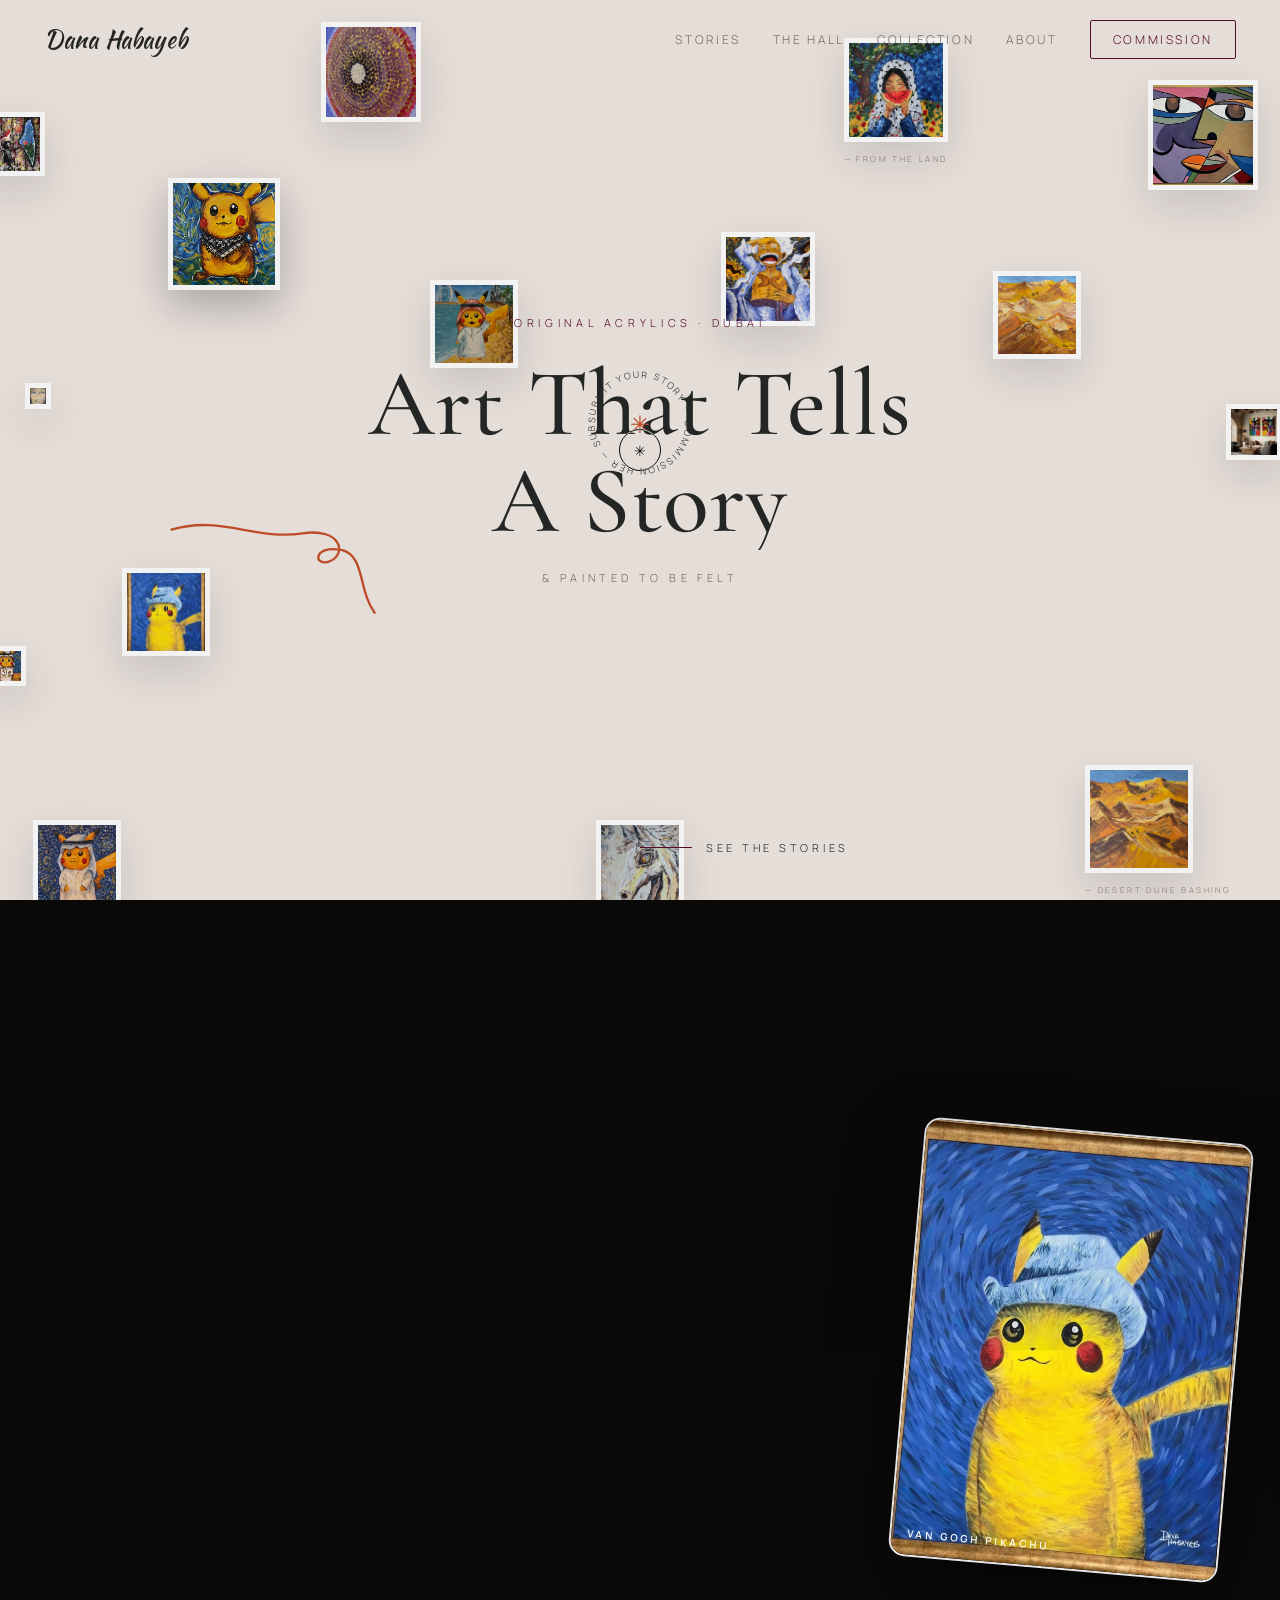
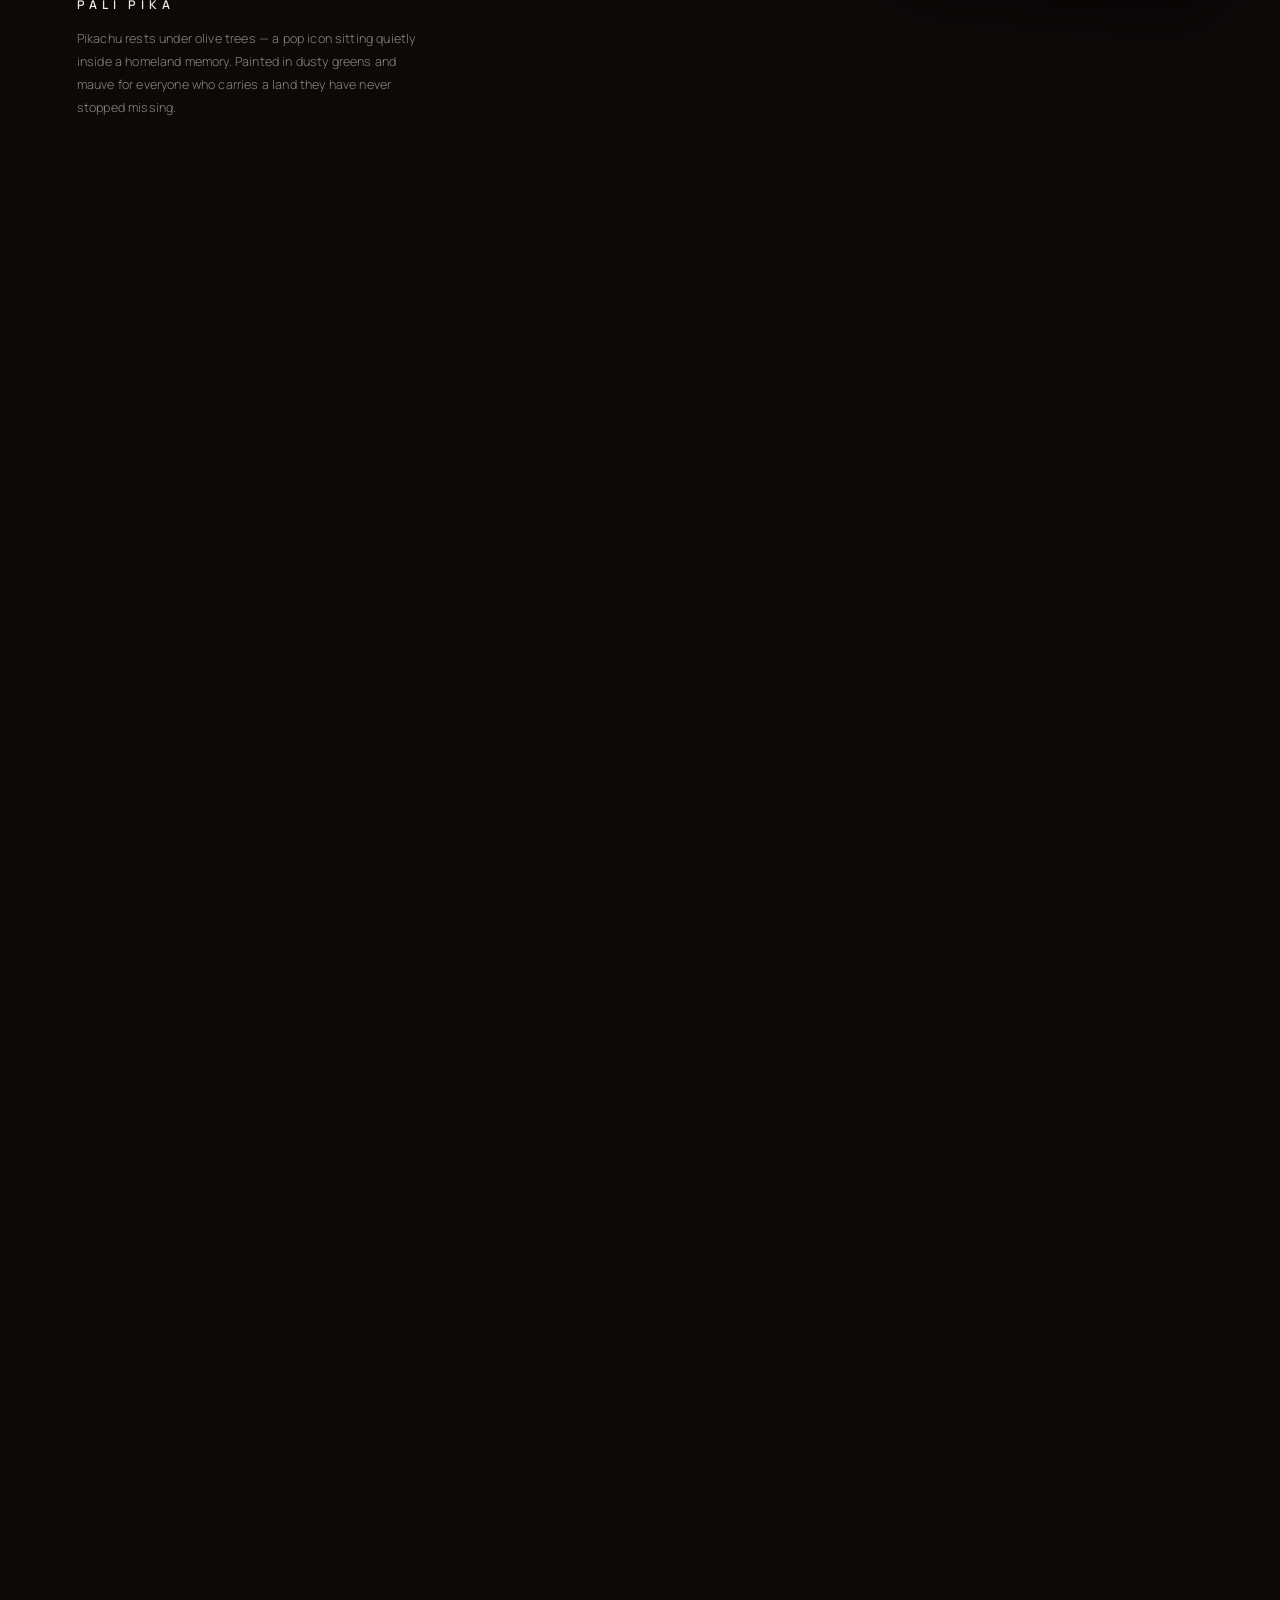
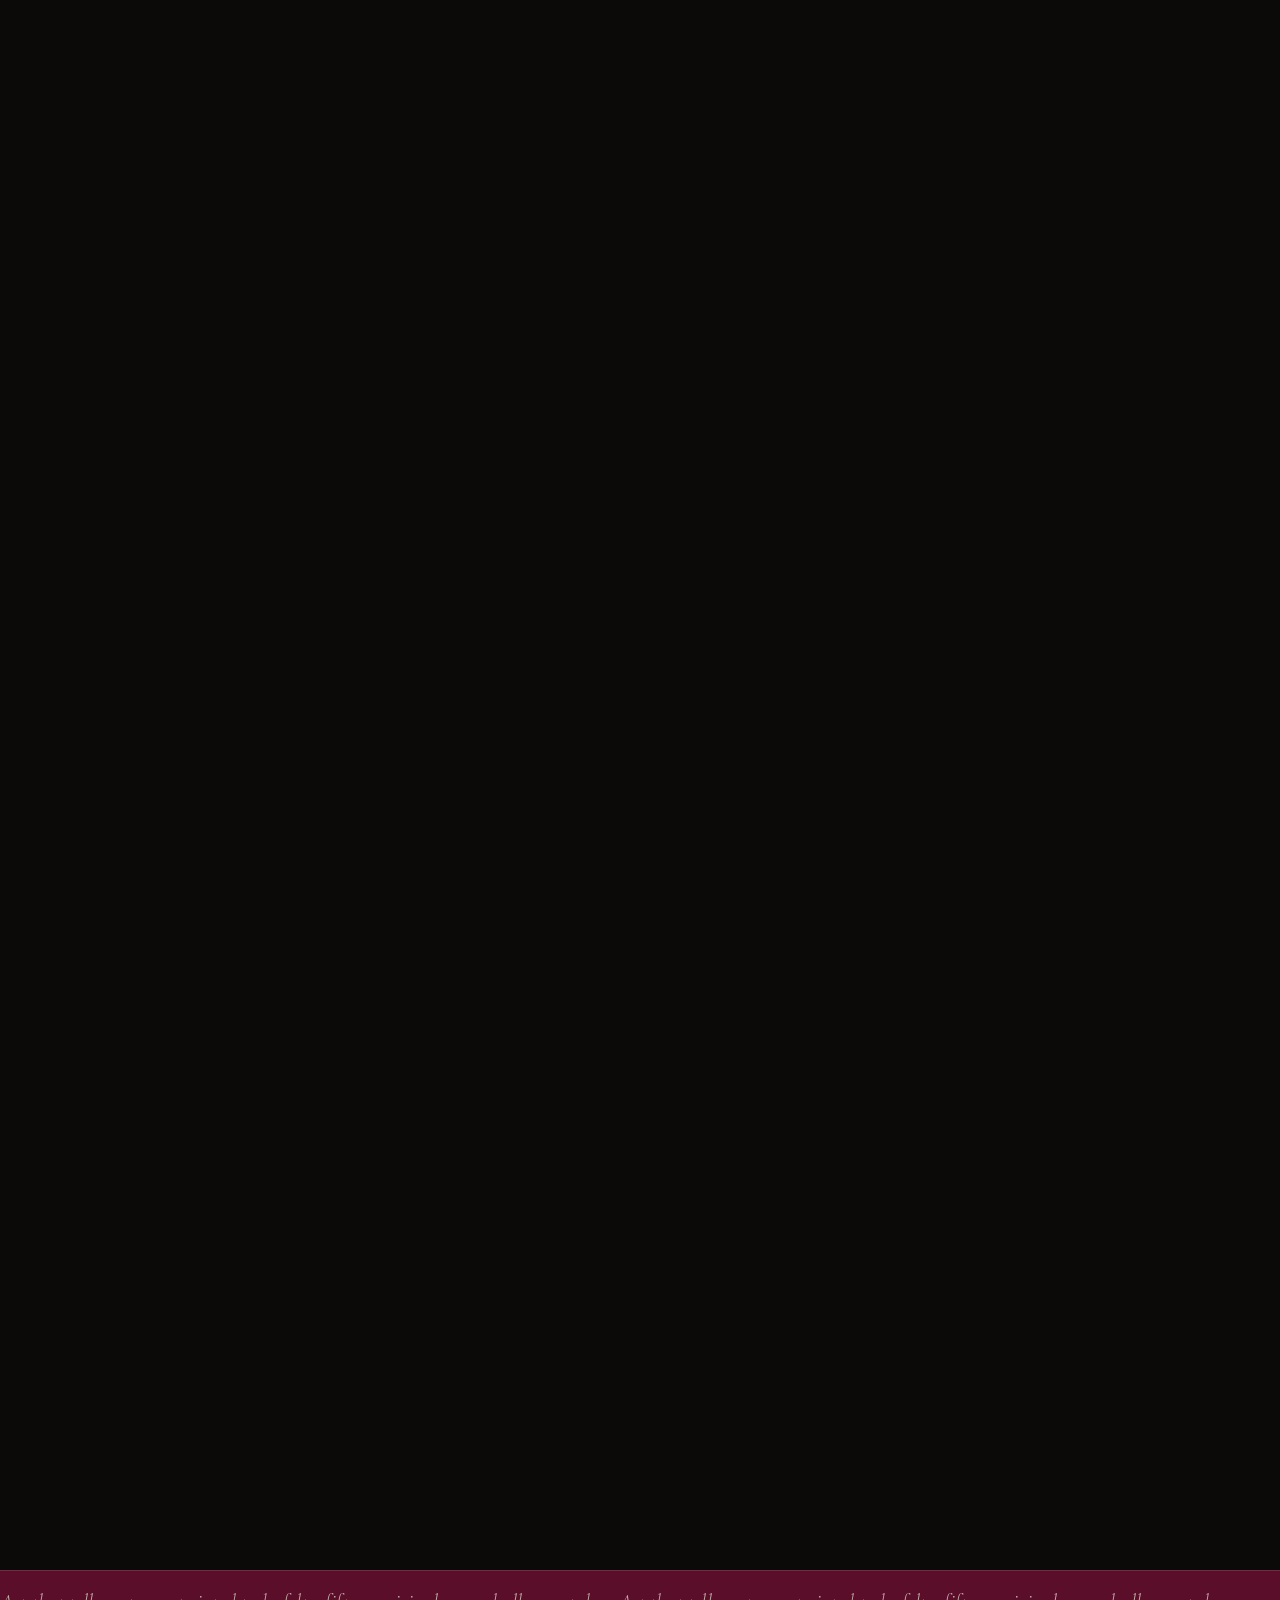
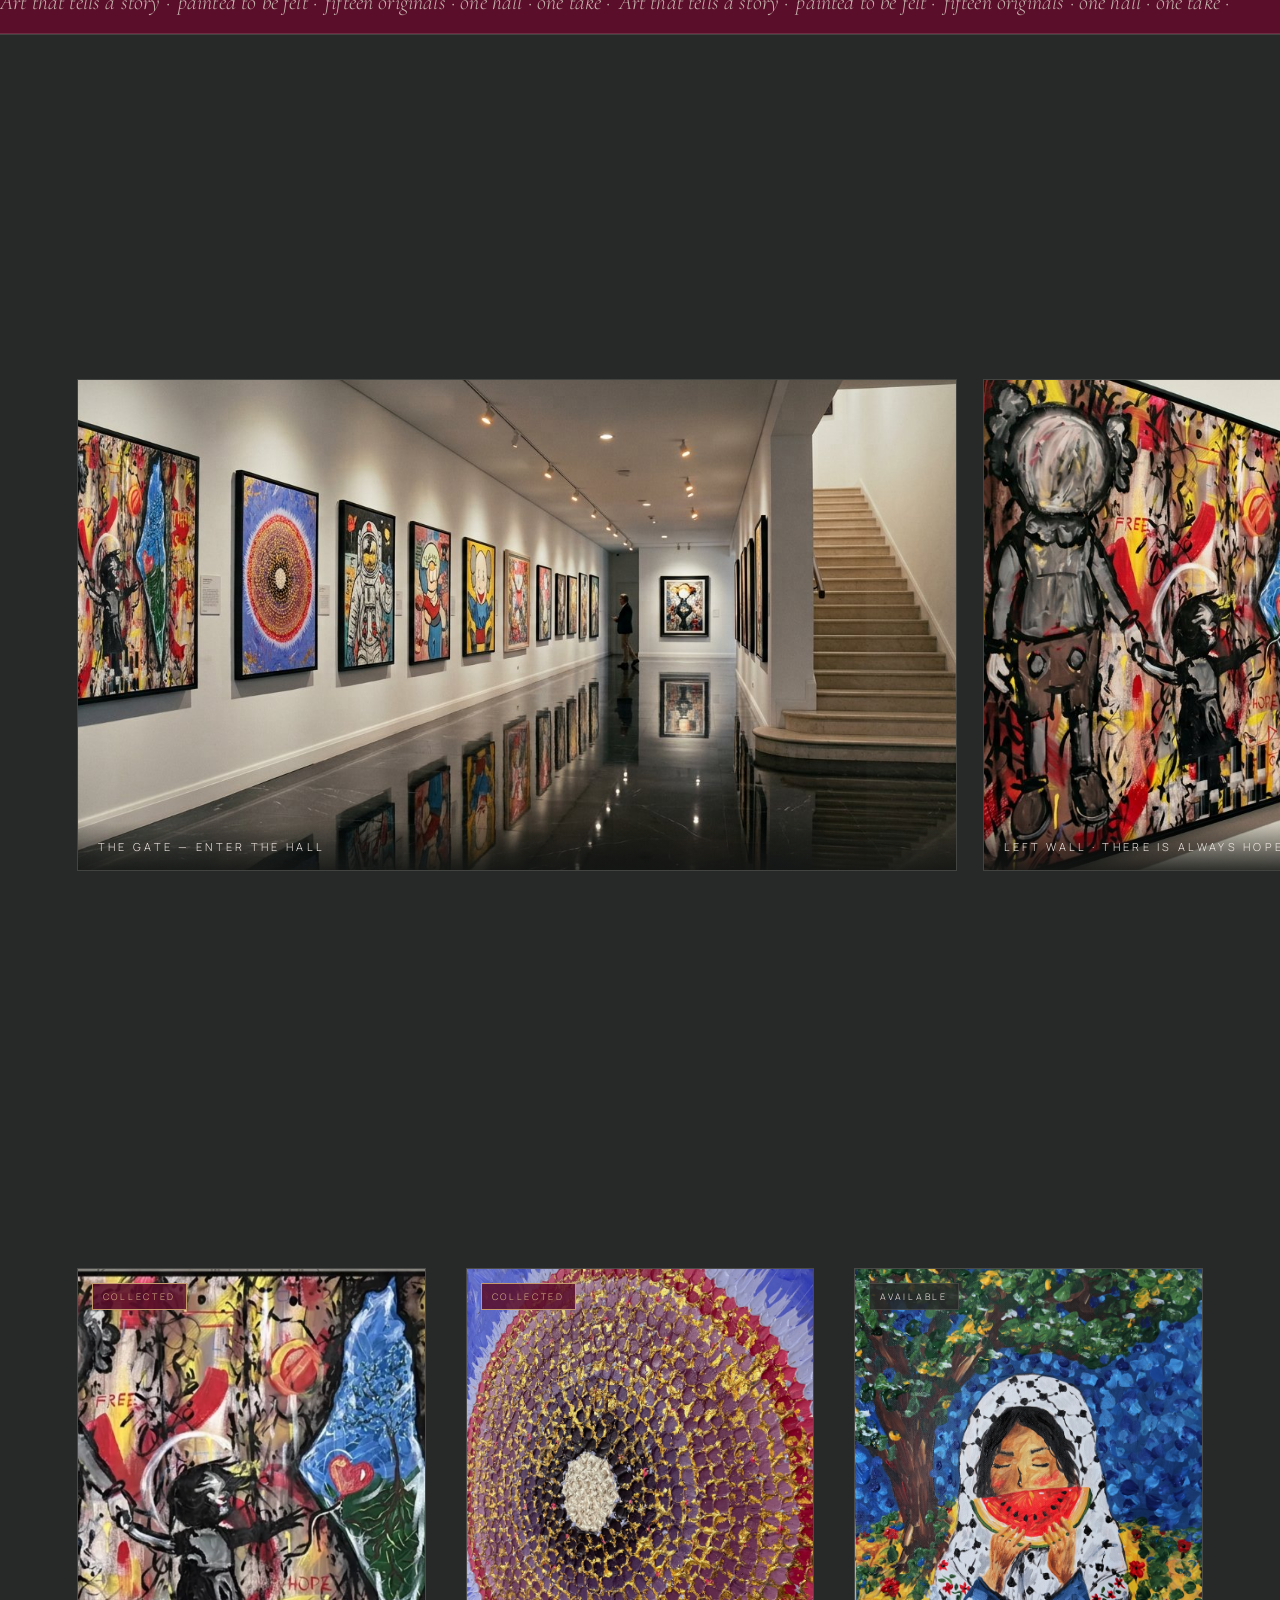
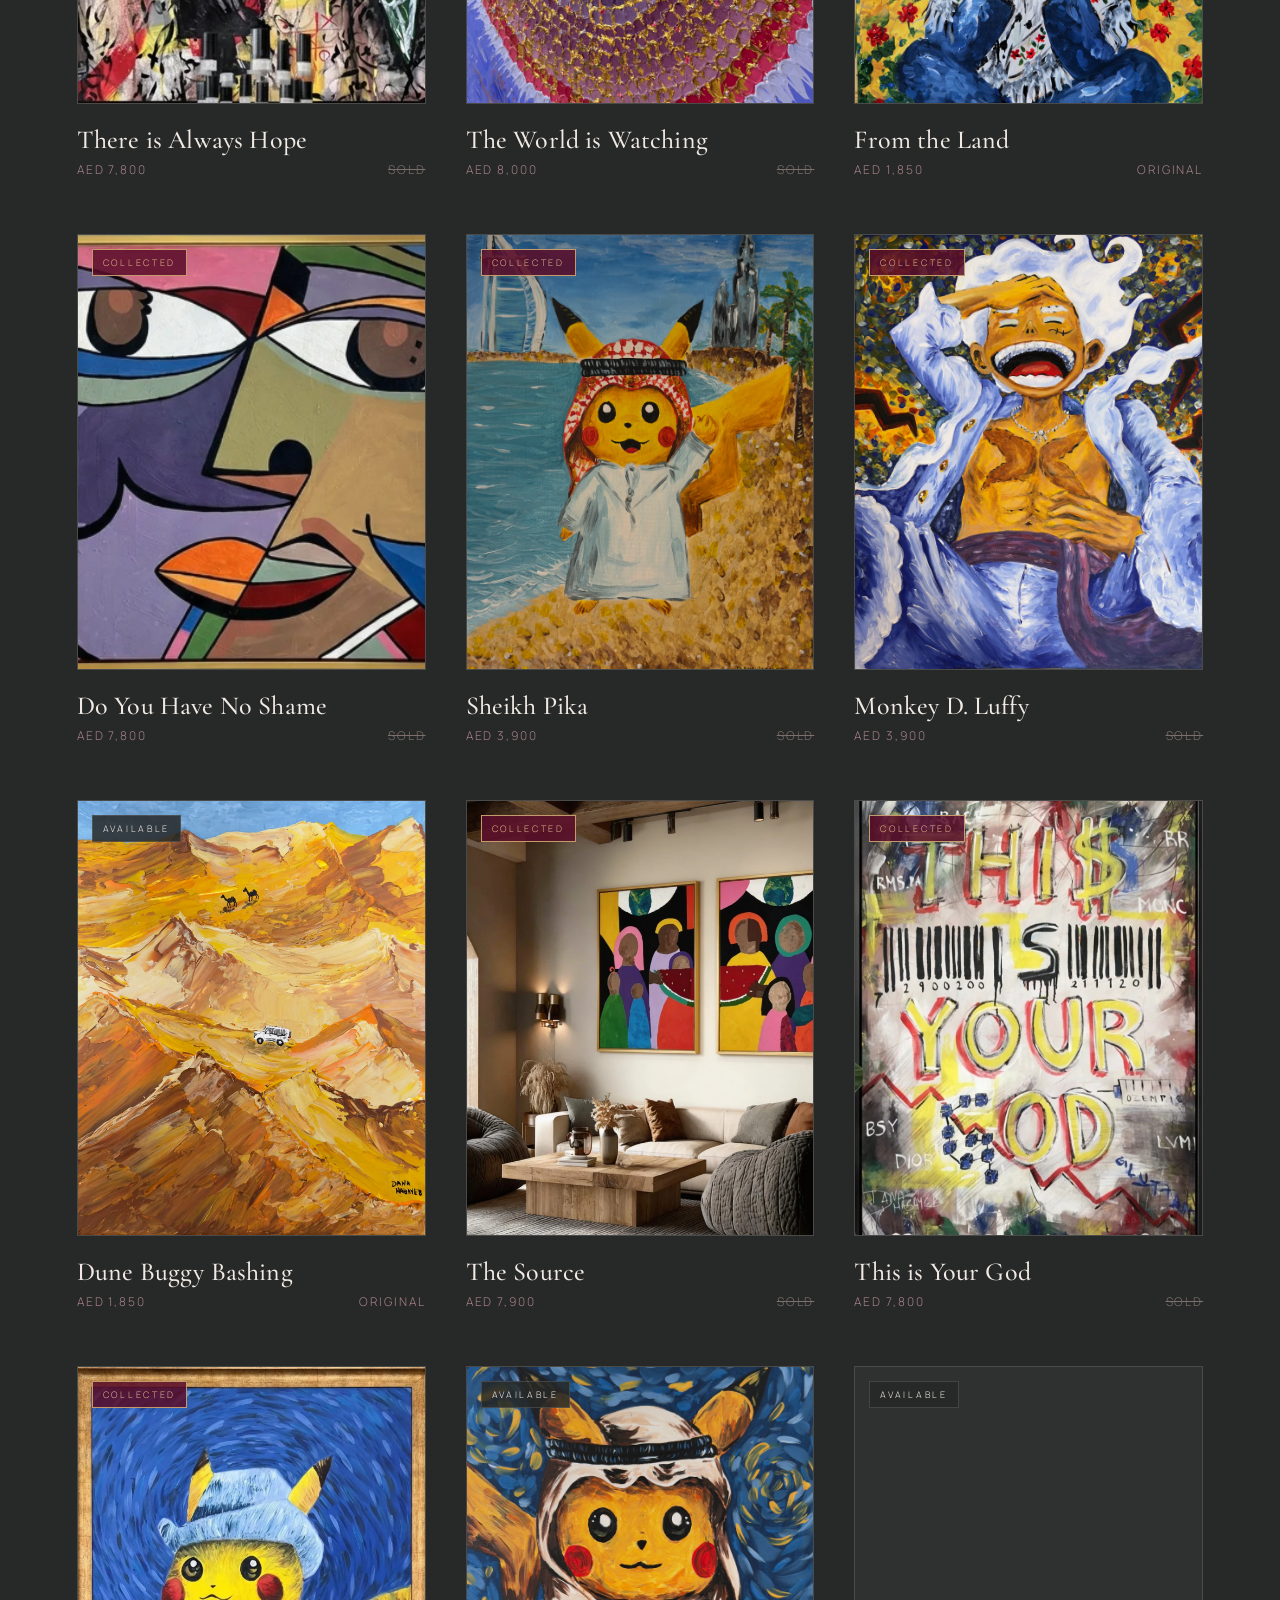
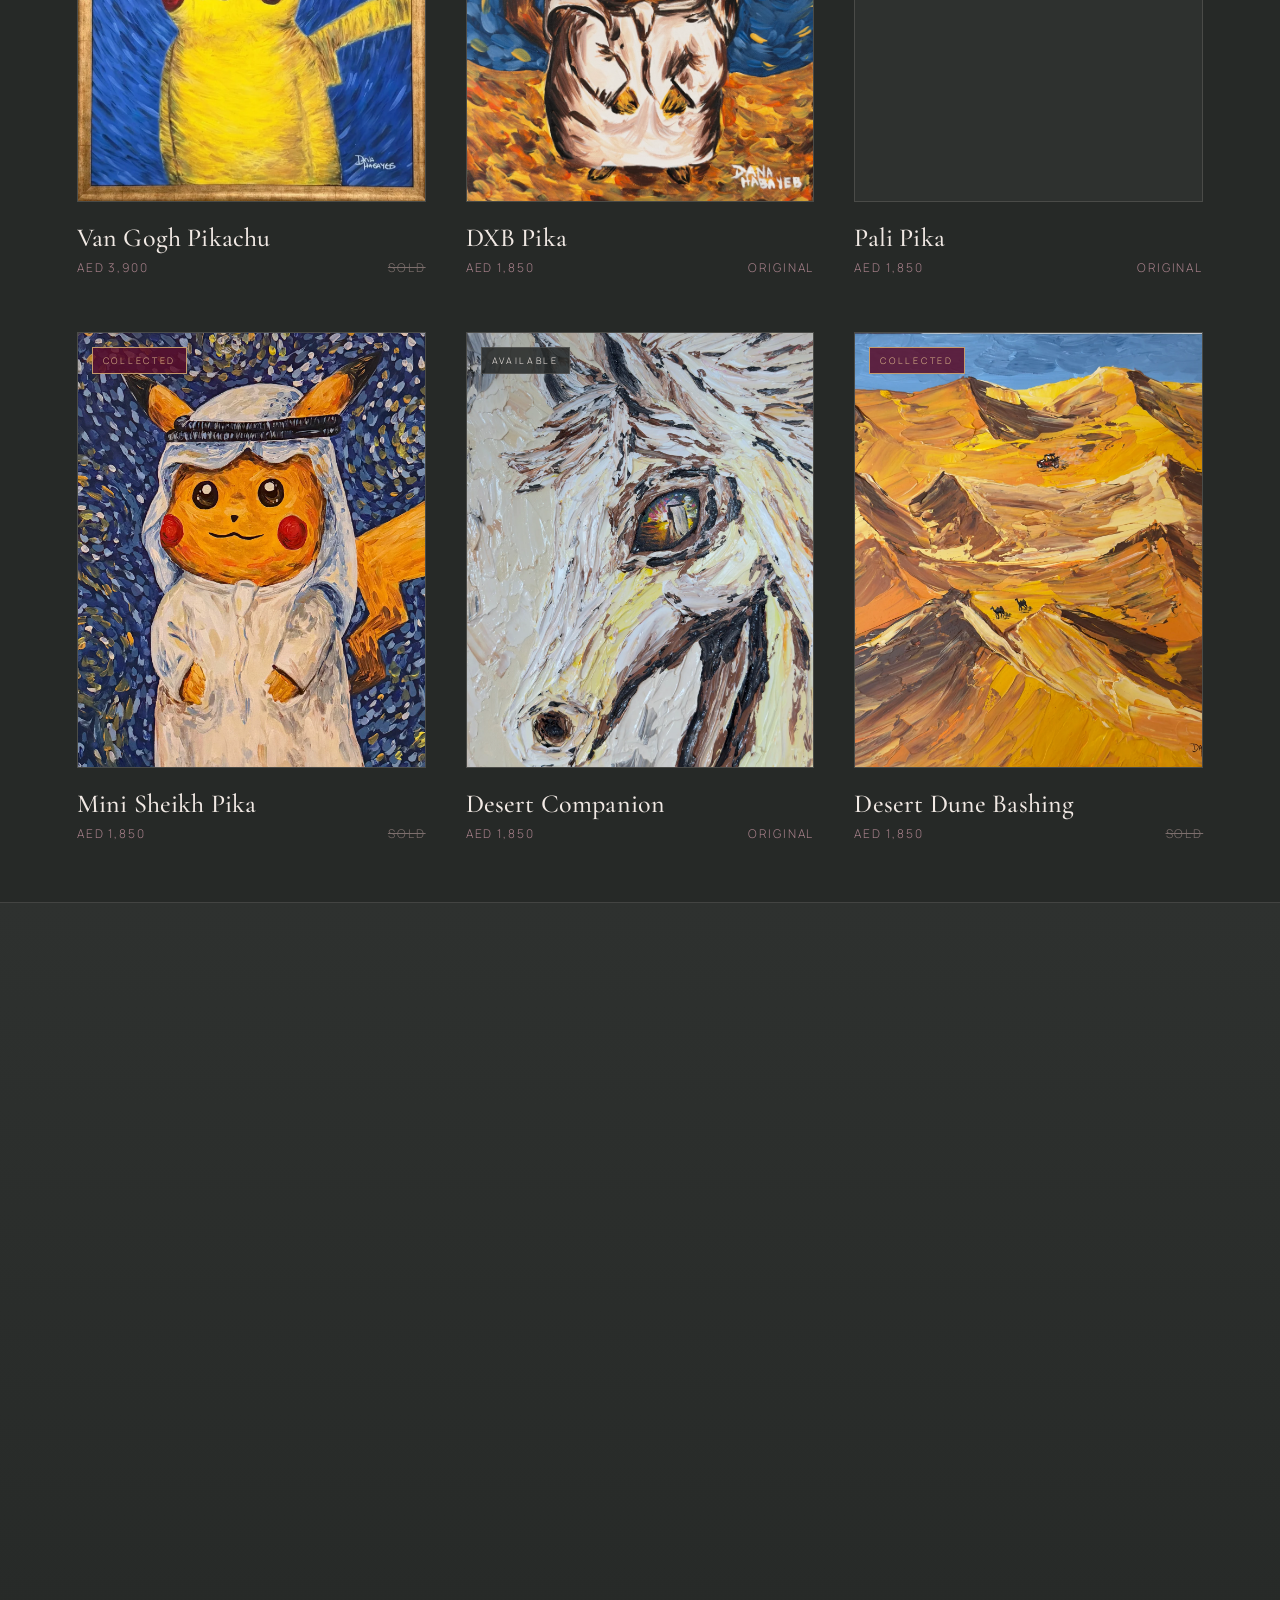
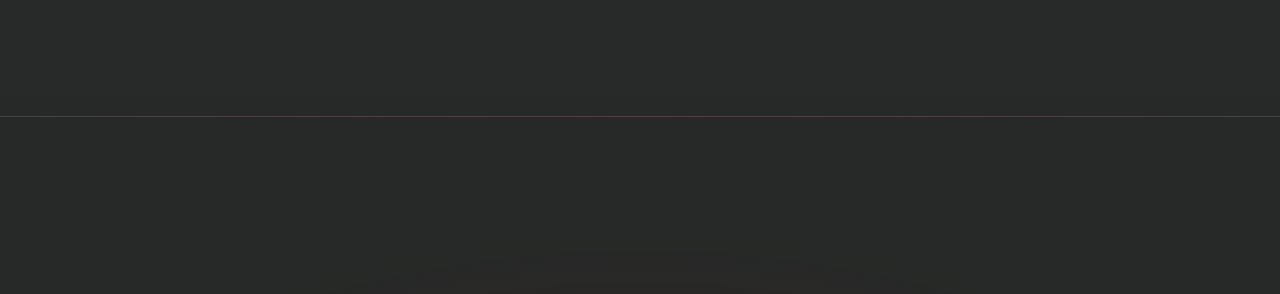
==== index.html @ 5f3cb6aa "README: document live Pages site, current experience, walkthrough archive Co-authored-by: arena-agen" ====
<!DOCTYPE html>
<meta charset="utf-8">
<title>Dana Habayeb</title>
<meta http-equiv="refresh" content="0; url=site/index.html">
<link rel="canonical" href="site/index.html">
<p>Redirecting to <a href="site/index.html">the gallery</a>…</p>
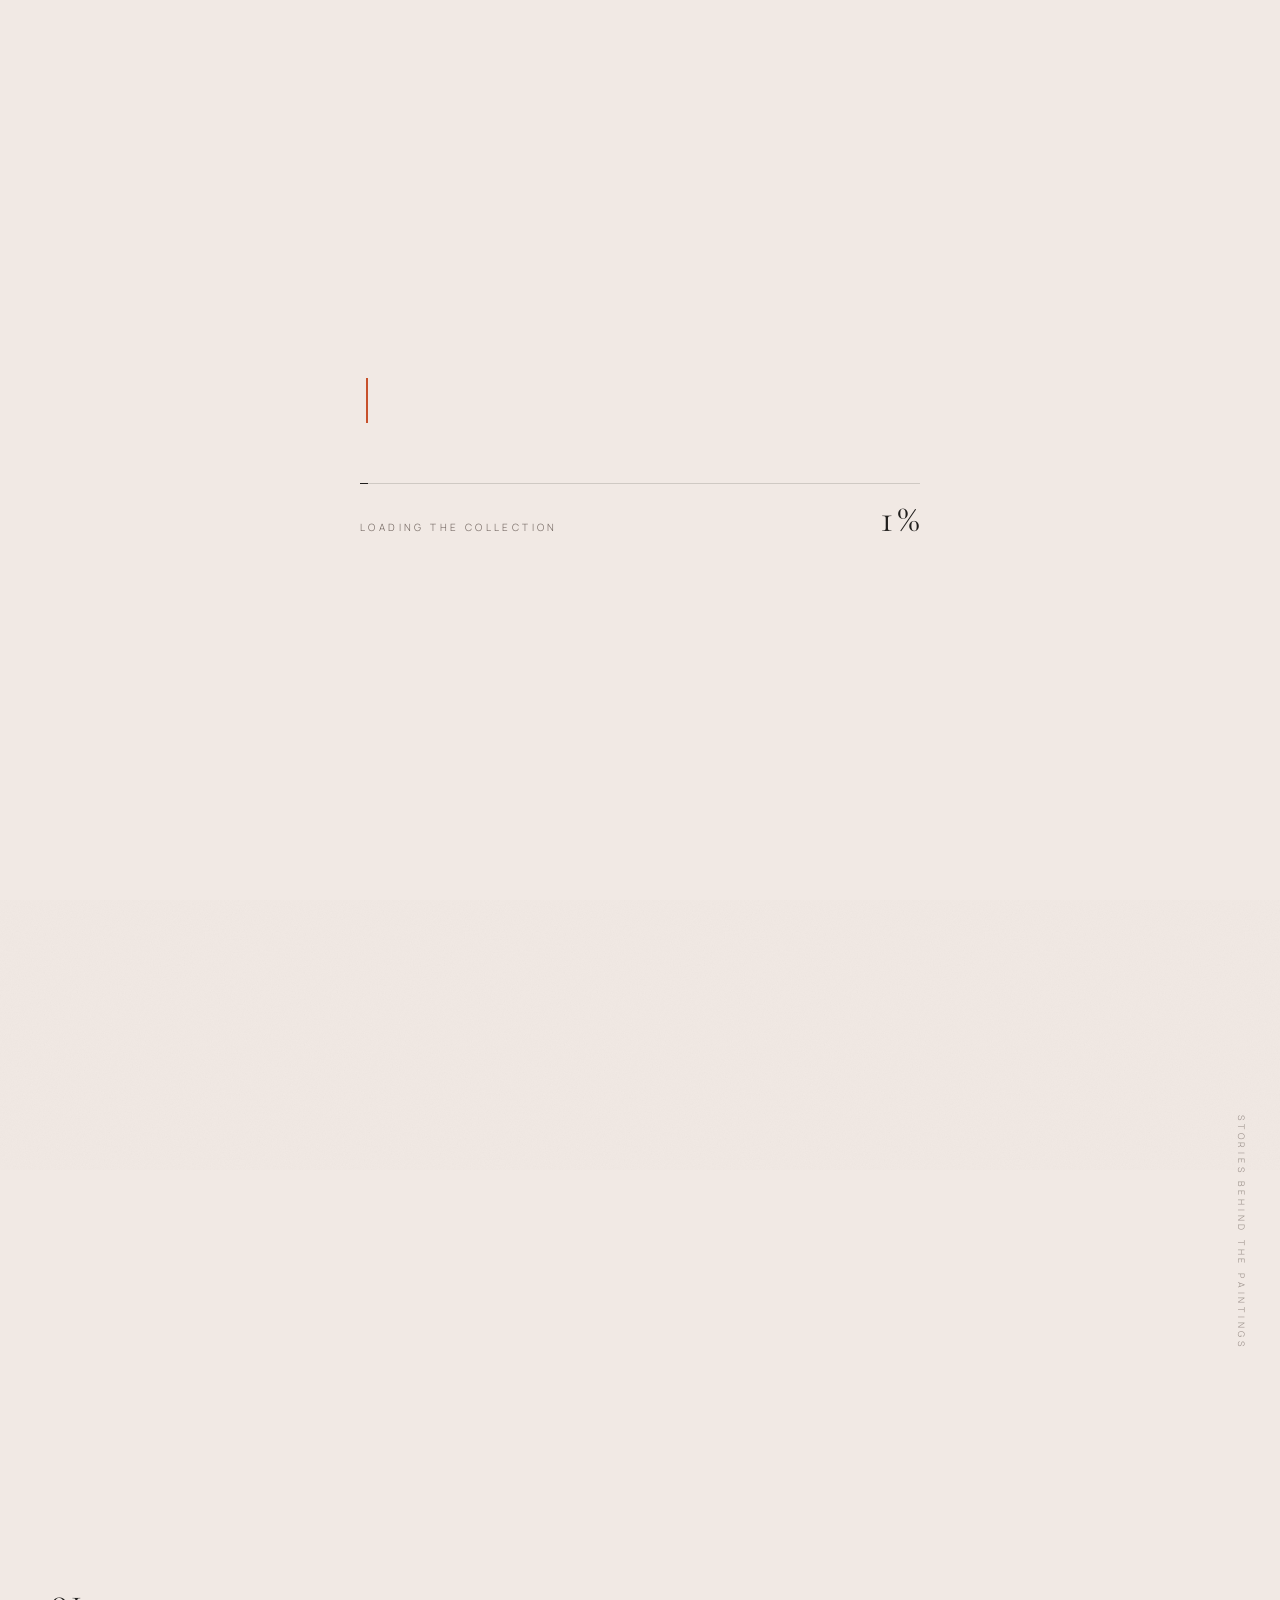
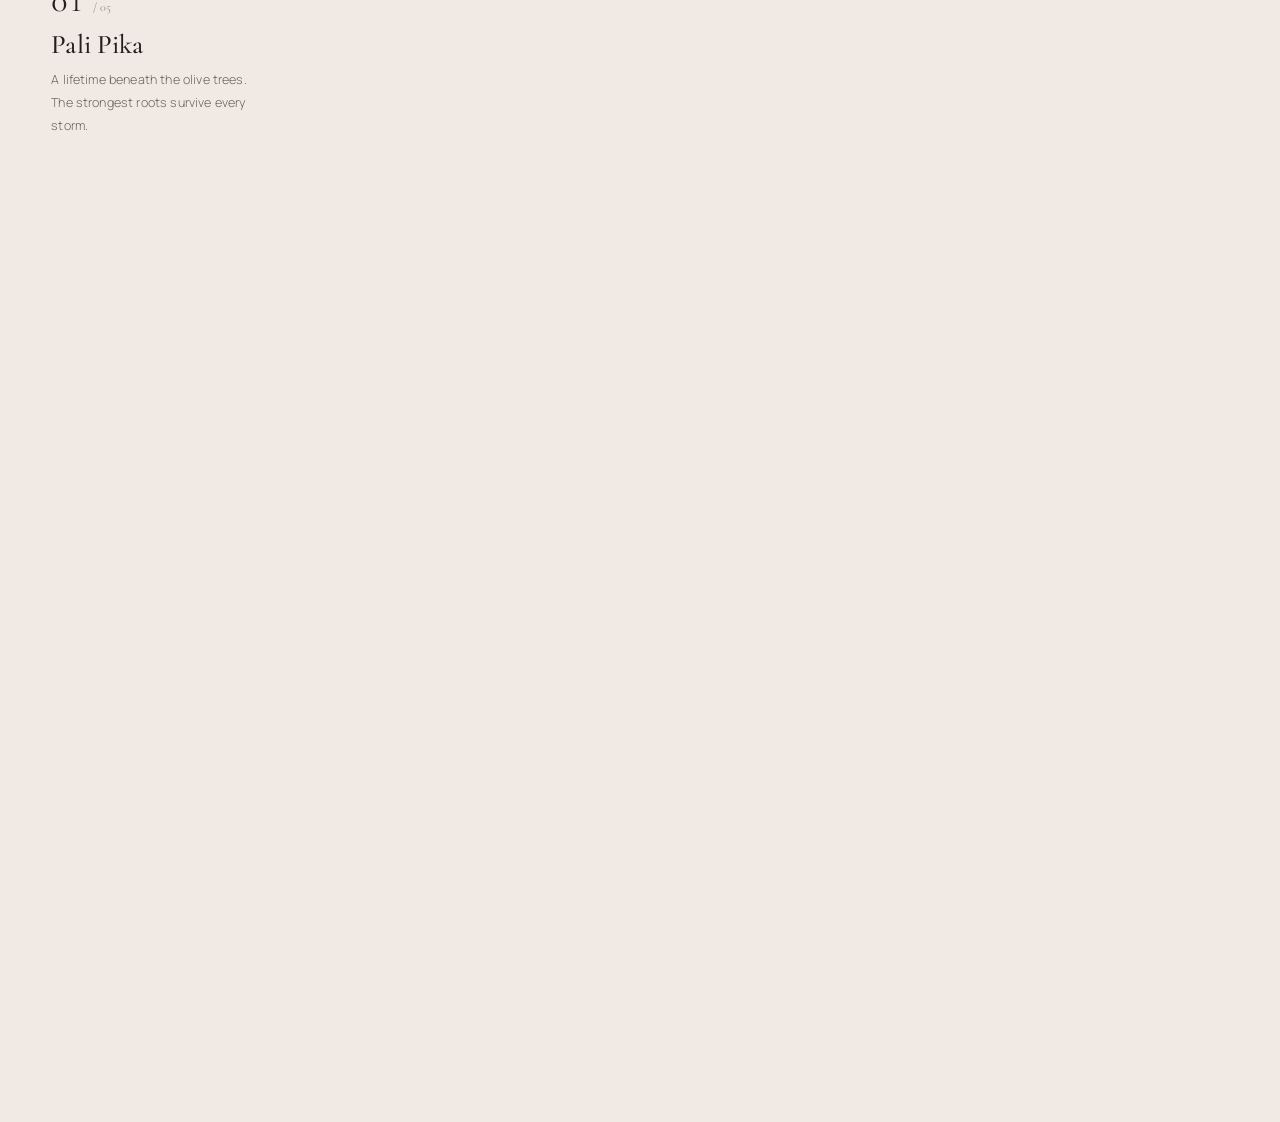
==== commit 2c440829: "Rebuild the site as one cinematic scroll: real loader, beige hero, cards that travel through the fra" ====
--- a/index.html
+++ b/index.html
@@ -1,6 +1,15 @@
 <!DOCTYPE html>
+<html lang="en">
 <meta charset="utf-8">
-<title>Dana Habayeb</title>
+<title>Dana Habayeb — Art that tells a story</title>
+<meta name="viewport" content="width=device-width,initial-scale=1">
 <meta http-equiv="refresh" content="0; url=site/index.html">
-<link rel="canonical" href="site/index.html">
-<p>Redirecting to <a href="site/index.html">the gallery</a>…</p>
+<link rel="canonical" href="https://navaira-y.github.io/art/site/index.html">
+<style>
+  html,body{height:100%;margin:0;background:#F1E9E4;color:#6E625C;
+    font:400 11px/1.6 system-ui,sans-serif;letter-spacing:.3em;text-transform:uppercase}
+  a{color:inherit;position:absolute;left:50%;top:50%;transform:translate(-50%,-50%);
+    text-decoration:none;border-bottom:1px solid currentColor;padding-bottom:4px}
+</style>
+<body><a href="site/index.html">Enter the gallery</a></body>
+</html>
